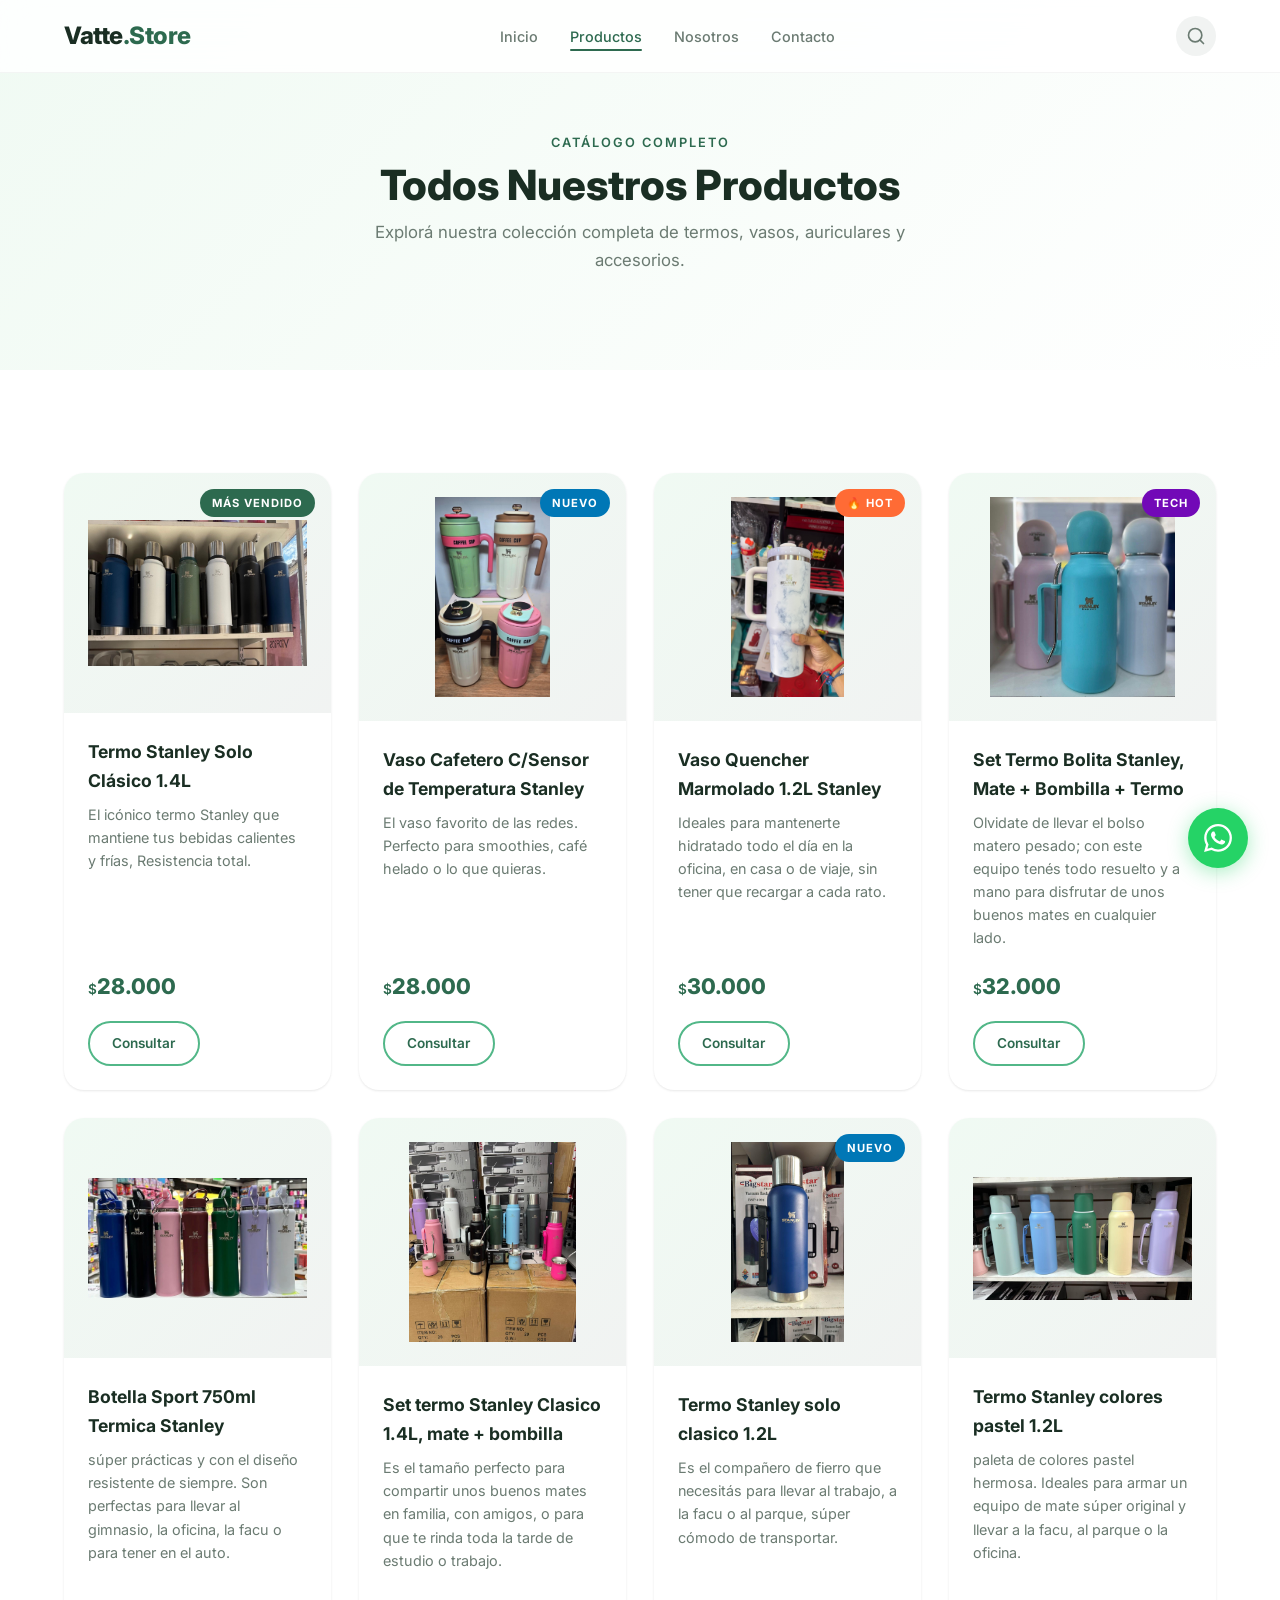
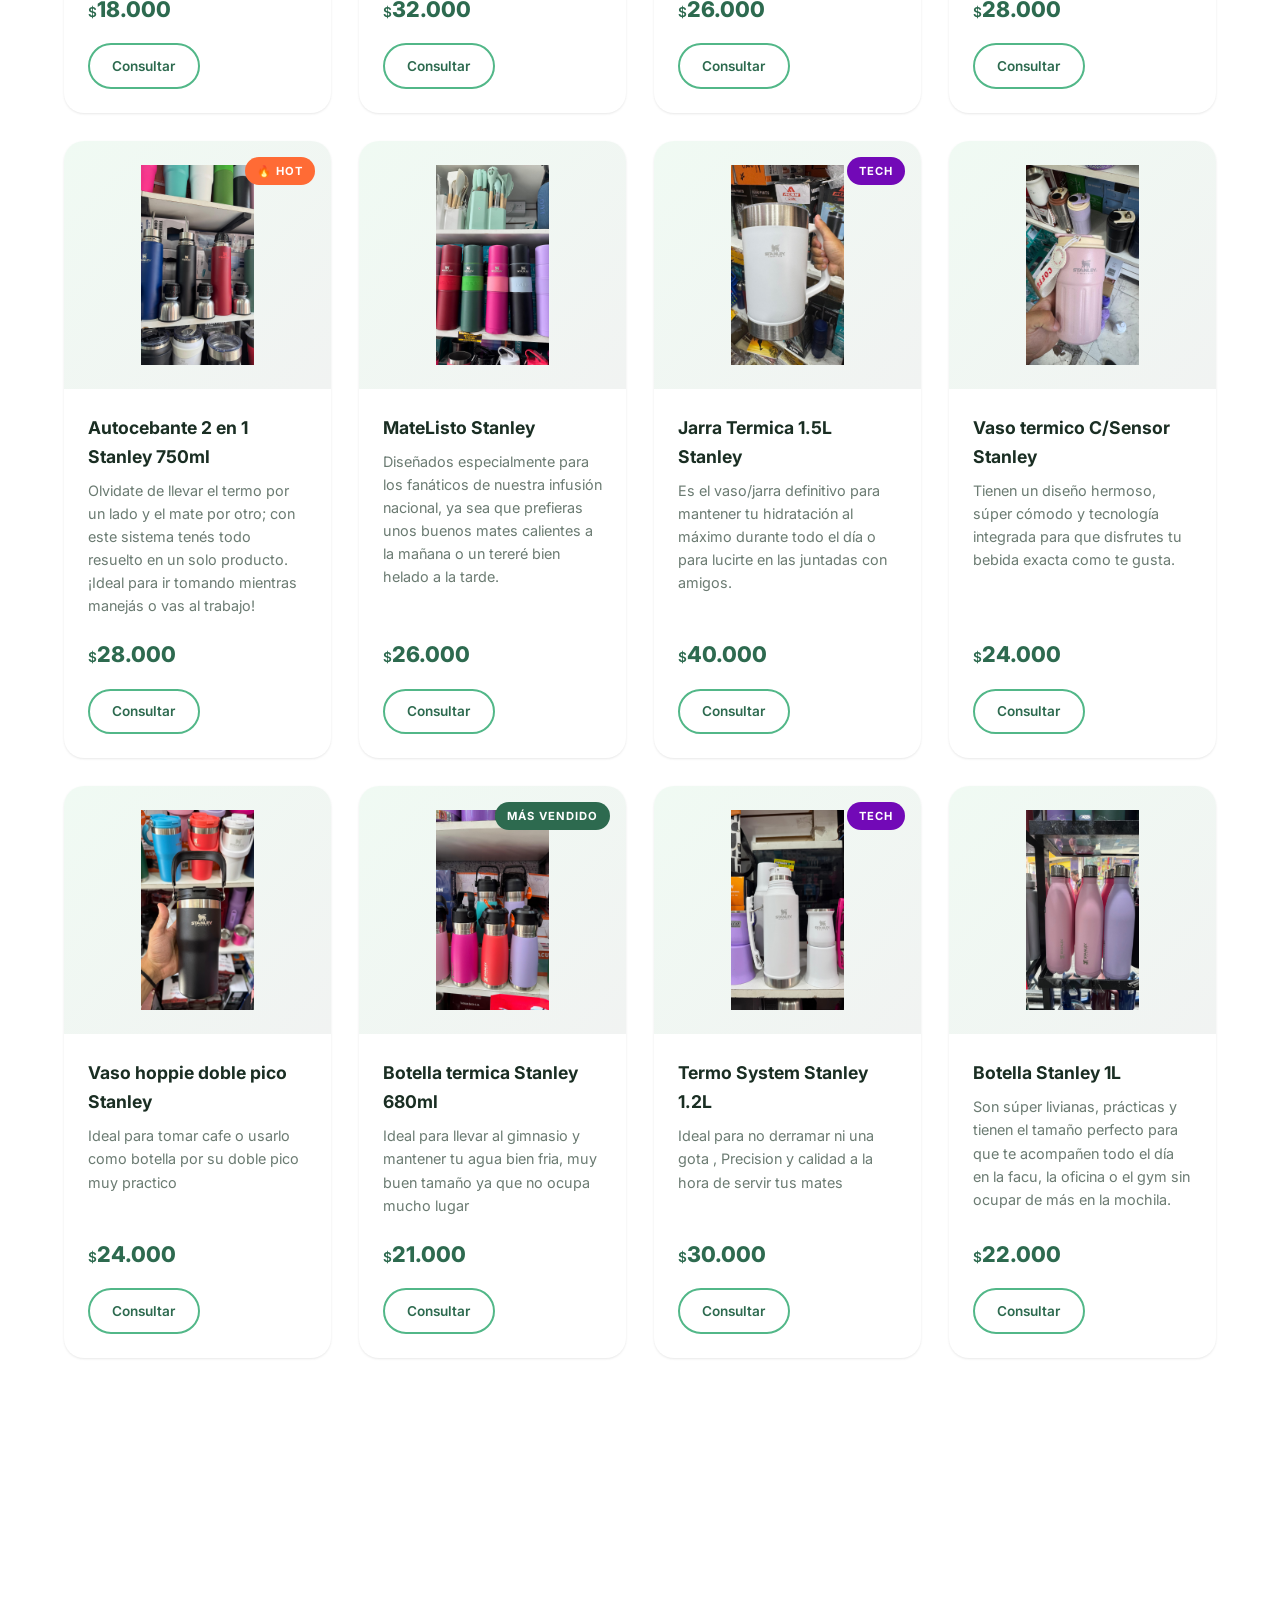
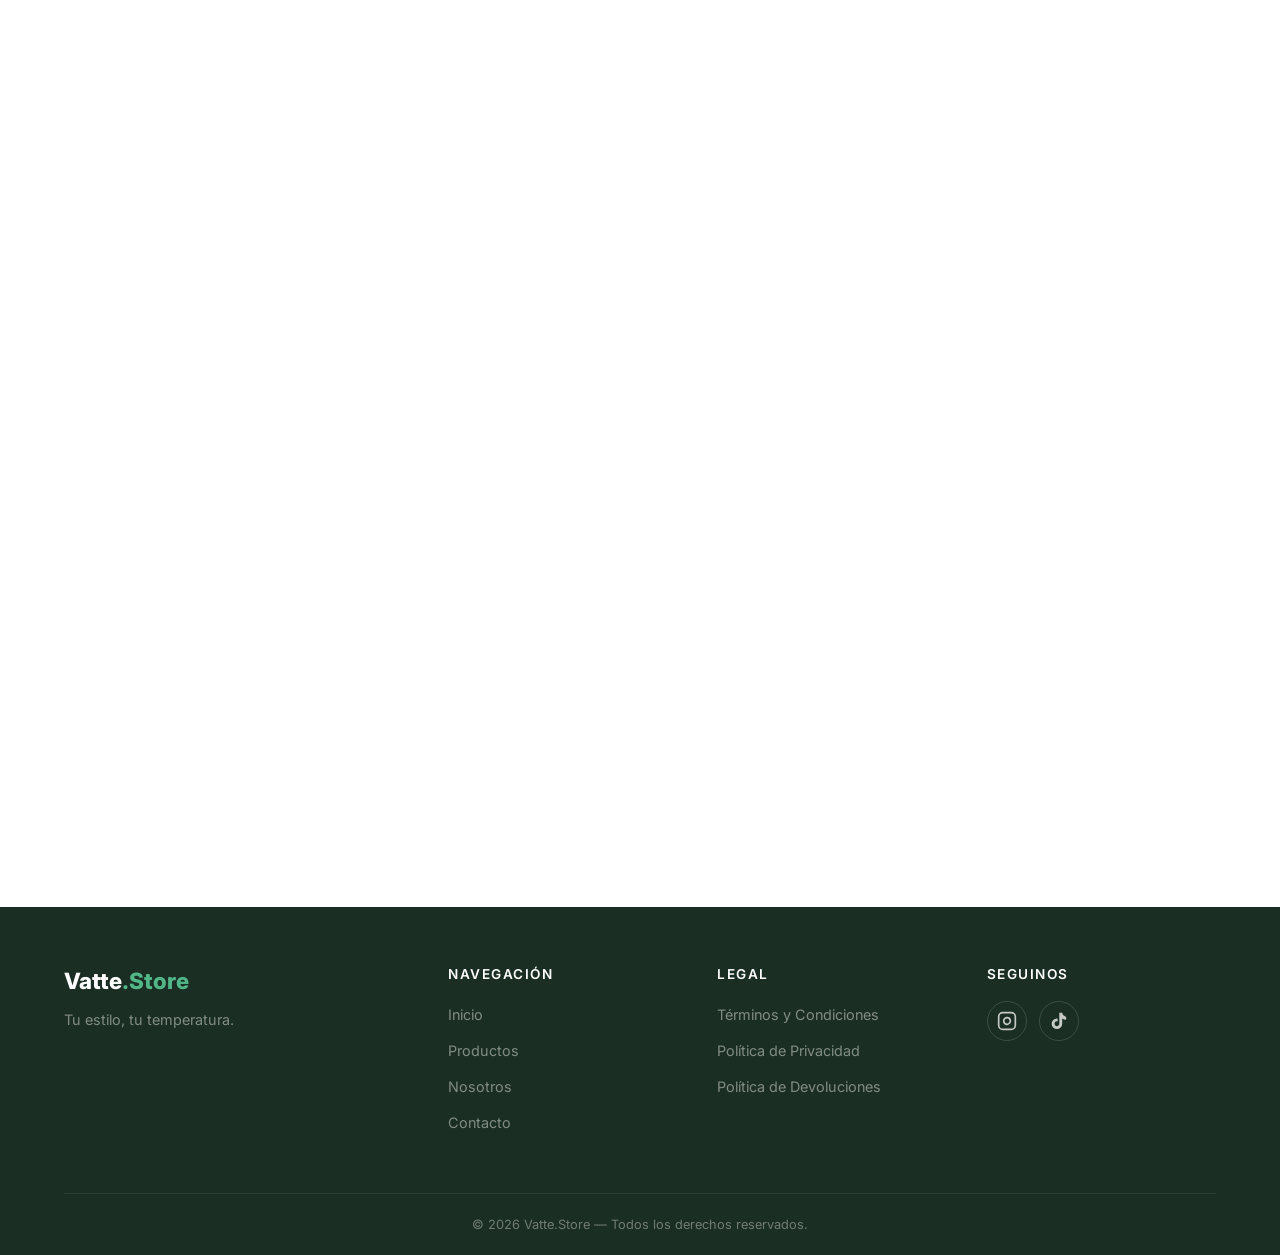
==== productos.html @ adae0188 "Add files via upload" ====
<!DOCTYPE html>
<html lang="es">

<head>
    <meta charset="UTF-8" />
    <meta name="viewport" content="width=device-width, initial-scale=1.0" />
    <title>Productos — Vatte.Store</title>
    <meta name="description"
        content="Catálogo completo de Vatte.Store: termos Stanley, vasos Quencher, combos, auriculares, vasos cerveceros y más. Encontrá tu producto ideal." />
    <link rel="preconnect" href="https://fonts.googleapis.com" />
    <link rel="preconnect" href="https://fonts.gstatic.com" crossorigin />
    <link href="https://fonts.googleapis.com/css2?family=Inter:wght@300;400;500;600;700;800&display=swap"
        rel="stylesheet" />
    <link rel="stylesheet" href="styles.css" />
</head>

<body>
    <!-- ========== HEADER ========== -->
    <header class="header" id="header">
        <div class="container header__inner">
            <a href="index.html" class="header__logo">Vatte<span>.Store</span></a>

            <nav class="header__nav" id="nav">
                <ul class="header__links">
                    <li><a href="index.html" class="header__link">Inicio</a></li>
                    <li><a href="productos.html" class="header__link active">Productos</a></li>
                    <li><a href="index.html#nosotros" class="header__link">Nosotros</a></li>
                    <li><a href="index.html#contacto" class="header__link">Contacto</a></li>
                </ul>
            </nav>

            <div class="header__search" id="searchWrapper">
                <input type="text" class="header__search-input" id="searchInput" placeholder="Buscar productos..."
                    aria-label="Buscar productos" />
                <button class="header__search-btn" id="searchToggle" aria-label="Buscar">
                    <svg width="20" height="20" viewBox="0 0 24 24" fill="none" stroke="currentColor" stroke-width="2"
                        stroke-linecap="round" stroke-linejoin="round">
                        <circle cx="11" cy="11" r="8" />
                        <line x1="21" y1="21" x2="16.65" y2="16.65" />
                    </svg>
                </button>
            </div>

            <button class="header__burger" id="burger" aria-label="Abrir menú">
                <span></span><span></span><span></span>
            </button>
        </div>
    </header>

    <!-- ========== PAGE HERO ========== -->
    <section class="page-hero">
        <div class="container">
            <p class="section__tag">Catálogo completo</p>
            <h1 class="section__title">Todos Nuestros Productos</h1>
            <p class="section__subtitle">Explorá nuestra colección completa de termos, vasos, auriculares y accesorios.
            </p>
        </div>
    </section>

    <!-- ========== CATÁLOGO ========== -->
    <section class="catalog" id="catalogo">
        <div class="container">
            <!-- Search results message -->
            <p class="search-results-msg" id="searchResultsMsg" style="display:none;"></p>

            <div class="catalog__grid" id="catalogGrid">
                <!-- 1 -->
                <article class="product-card reveal catalog-card"
                    data-search="Termo Stanley Solo Clásico 1.4L">
                    <div class="product-card__img-wrapper">
                        <img src="images/Termo-Stanley-Solo.jpeg" alt="Termo Stanley Clásico" loading="lazy" />
                        <span class="product-card__badge">Más Vendido</span>
                    </div>
                    <div class="product-card__body">
                        <h3 class="product-card__title">Termo Stanley Solo Clásico 1.4L</h3>
                        <p class="product-card__desc">El icónico termo Stanley que mantiene tus bebidas calientes y
                        frías, Resistencia total.</p>
                        <p class="product-card__price"><span class="product-card__price-currency">$</span>28.000</p>
                        <div class="product-card__footer">
                            <a href="https://wa.me/5491160320523?text=Hola!%20Quiero%20consultar%20por%20el%20Termo%20Stanley%20Clásico"
                                class="btn btn--outline btn--sm" target="_blank" rel="noopener">Consultar</a>
                        </div>
                    </div>
                </article>
                <!-- 2 -->
                <article class="product-card reveal catalog-card"
                    data-search="Vaso Cafetero C/Sensor de Temperatura Stanley">
                    <div class="product-card__img-wrapper">
                        <img src="images/Vaso-cafetero.jpeg" alt="Vaso cafetero stanley" loading="lazy" />
                        <span class="product-card__badge badge--new">Nuevo</span>
                    </div>
                    <div class="product-card__body">
                        <h3 class="product-card__title">Vaso Cafetero C/Sensor de Temperatura Stanley</h3>
                        <p class="product-card__desc">El vaso favorito de las redes. Perfecto para smoothies, café
                            helado o lo que quieras.</p>
                        <p class="product-card__price"><span class="product-card__price-currency">$</span>28.000</p>
                        <div class="product-card__footer">
                            <a href="https://wa.me/5491160320523?text=Hola!%20Quiero%20consultar%20por%20el%20Vaso%20Cafetero%20Con%20Sensor"
                                class="btn btn--outline btn--sm" target="_blank" rel="noopener">Consultar</a>
                        </div>
                    </div>
                </article>
                <!-- 3 -->
                <article class="product-card reveal catalog-card"
                    data-search="Vaso Quencher Marmolado 1.2L Stanley">
                    <div class="product-card__img-wrapper">
                        <img src="images/Marmolado.jpeg" alt="Quencher Marmolado" loading="lazy" />
                        <span class="product-card__badge badge--hot">🔥 Hot</span>
                    </div>
                    <div class="product-card__body">
                        <h3 class="product-card__title">Vaso Quencher Marmolado 1.2L Stanley</h3>
                        <p class="product-card__desc">Ideales para mantenerte hidratado todo el día en la oficina,
                             en casa o de viaje, sin tener que recargar a cada rato.</p>
                        <p class="product-card__price"><span class="product-card__price-currency">$</span>30.000</p>
                        <div class="product-card__footer">
                            <a href="https://wa.me/5491160320523?text=Hola!%20Quiero%20consultar%20por%20el%20vaso%20quencher%20marmolado"
                                class="btn btn--outline btn--sm" target="_blank" rel="noopener">Consultar</a>
                        </div>
                    </div>
                </article>
                <!-- 4 -->
                <article class="product-card reveal catalog-card"
                    data-search="Set Termo Bolita Stanley, Mate + Bombilla + Termo">
                    <div class="product-card__img-wrapper">
                        <img src="images/Temo-bolita2.jpeg" alt="Termo Bolita" loading="lazy" />
                        <span class="product-card__badge badge--tech">Tech</span>
                    </div>
                    <div class="product-card__body">
                        <h3 class="product-card__title">Set Termo Bolita Stanley, Mate + Bombilla + Termo</h3>
                        <p class="product-card__desc">Olvidate de llevar el bolso matero pesado; con este equipo tenés todo resuelto y
                            a mano para disfrutar de unos buenos mates en cualquier lado.</p>
                        <p class="product-card__price"><span class="product-card__price-currency">$</span>32.000</p>
                        <div class="product-card__footer">
                            <a href="https://wa.me/5491160320523?text=Hola!%20Quiero%20consultar%20por%20el%20Set%20termo%20bolita%20Stanley"
                                class="btn btn--outline btn--sm" target="_blank" rel="noopener">Consultar</a>
                        </div>
                    </div>
                </article>
                <!-- 5 -->
                <article class="product-card reveal catalog-card" data-search="Botella Sport 750ml Termica Stanley">
                    <div class="product-card__img-wrapper">
                        <img src="images/Botella-termica-750.jpeg" alt="Botella termica 750ml" loading="lazy" />
                    </div>
                    <div class="product-card__body">
                        <h3 class="product-card__title">Botella Sport 750ml Termica Stanley</h3>
                        <p class="product-card__desc">súper prácticas y con el diseño resistente de siempre.
                            Son perfectas para llevar al gimnasio, la oficina, la facu o para tener en el auto.</p>
                        <p class="product-card__price"><span class="product-card__price-currency">$</span>18.000</p>
                        <div class="product-card__footer">
                            <a href="https://wa.me/5491160320523?text=Hola!%20Quiero%20consultar%20por%20Botella%20Sport%20750ml%20Stanley"
                                class="btn btn--outline btn--sm" target="_blank" rel="noopener">Consultar</a>
                        </div>
                    </div>
                </article>
                <!-- 6 -->
                <article class="product-card reveal catalog-card" data-search="Set termo Stanley Clasico 1.4L, mate + bombilla">
                    <div class="product-card__img-wrapper">
                        <img src="images/Set-termo1.4L.jpeg" alt="Set termo 1.4L" loading="lazy" />
                    </div>
                    <div class="product-card__body">
                        <h3 class="product-card__title">Set termo Stanley Clasico 1.4L, mate + bombilla</h3>
                        <p class="product-card__desc">Es el tamaño perfecto para compartir unos buenos mates en familia,
                             con amigos, o para que te rinda toda la tarde de estudio o trabajo.
                        </p>
                        <p class="product-card__price"><span class="product-card__price-currency">$</span>32.000</p>
                        <div class="product-card__footer">
                            <a href="https://wa.me/5491160320523?text=Hola!%20Quiero%20consultar%20por%20Set%20Termo%20Stanley%201.4L"
                                class="btn btn--outline btn--sm" target="_blank" rel="noopener">Consultar</a>
                        </div>
                    </div>
                </article>
                <!-- 7 -->
                <article class="product-card reveal catalog-card" data-search="Termo Stanley solo clasico 1.2L">
                    <div class="product-card__img-wrapper">
                        <img src="images/Termo-1.2L.jpeg" alt="Termo Stanley solo clasico 1.2L" loading="lazy" />
                        <span class="product-card__badge badge--new">Nuevo</span>
                    </div>
                    <div class="product-card__body">
                        <h3 class="product-card__title">Termo Stanley solo clasico 1.2L</h3>
                        <p class="product-card__desc">Es el compañero de fierro que necesitás para llevar al trabajo, 
                            a la facu o al parque, súper cómodo de transportar.</p>
                        <p class="product-card__price"><span class="product-card__price-currency">$</span>26.000</p>
                        <div class="product-card__footer">
                            <a href="https://wa.me/5491160320523?text=Hola!%20Quiero%20consultar%20por%20Termo%20Stanley%1.2L"
                                class="btn btn--outline btn--sm" target="_blank" rel="noopener">Consultar</a>
                        </div>
                    </div>
                </article>
                <!-- 8 -->
                <article class="product-card reveal catalog-card" data-search="Termo Stanley colores pastel 1.2L">
                    <div class="product-card__img-wrapper">
                        <img src="images/1.2L_Pastel.jpeg" alt="Termo Stanley colores pastel 1.2L" loading="lazy" />
                    </div>
                    <div class="product-card__body">
                        <h3 class="product-card__title">Termo Stanley colores pastel 1.2L</h3>
                        <p class="product-card__desc">paleta de colores pastel hermosa. Ideales para armar un equipo de mate súper
                            original y llevar a la facu, al parque o la oficina.
                        </p>
                        <p class="product-card__price"><span class="product-card__price-currency">$</span>28.000</p>
                        <div class="product-card__footer">
                            <a href="https://wa.me/5491160320523?text=Hola!%20Quiero%20consultar%20por%20Termos%20colores%20Pastel"
                                class="btn btn--outline btn--sm" target="_blank" rel="noopener">Consultar</a>
                        </div>
                    </div>
                </article>
                <!-- 9 -->
                <article class="product-card reveal catalog-card"
                    data-search="Autocebante 2 en 1 Stanley 750ml">
                    <div class="product-card__img-wrapper">
                        <img src="images/Autocebante.jpeg" alt="Autocebante 2 en 1 Stanley 750ml" loading="lazy" />
                        <span class="product-card__badge badge--hot">🔥 Hot</span>
                    </div>
                    <div class="product-card__body">
                        <h3 class="product-card__title">Autocebante 2 en 1 Stanley 750ml</h3>
                        <p class="product-card__desc">Olvidate de llevar el termo por un lado y el mate por otro; con este sistema tenés todo resuelto
                            en un solo producto. ¡Ideal para ir tomando mientras manejás o vas al trabajo!</p>
                        <p class="product-card__price"><span class="product-card__price-currency">$</span>28.000</p>
                        <div class="product-card__footer">
                            <a href="https://wa.me/5491160320523?text=Hola!%20Quiero%20consultar%20por%20Autocebante%202en1%20Stanley"
                                class="btn btn--outline btn--sm" target="_blank" rel="noopener">Consultar</a>
                        </div>
                    </div>
                </article>
                <!-- 10 -->
                <article class="product-card reveal catalog-card"
                    data-search="MateListo Stanley">
                    <div class="product-card__img-wrapper">
                        <img src="images/MateListo.jpeg" alt="MateListo Stanley" loading="lazy" />
                    </div>
                    <div class="product-card__body">
                        <h3 class="product-card__title">MateListo Stanley</h3>
                        <p class="product-card__desc">Diseñados especialmente para los fanáticos de nuestra infusión nacional,
                            ya sea que prefieras unos buenos mates calientes a la mañana o un tereré bien helado a la tarde.
                        </p>
                        <p class="product-card__price"><span class="product-card__price-currency">$</span>26.000</p>
                        <div class="product-card__footer">
                            <a href="https://wa.me/5491160320523?text=Hola!%20Quiero%20consultar%20por%20MateListo%20Stanley"
                                class="btn btn--outline btn--sm" target="_blank" rel="noopener">Consultar</a>
                        </div>
                    </div>
                </article>
                <!-- 11 -->
                <article class="product-card reveal catalog-card"
                    data-search="Jarra Termica 1.5L Stanley">
                    <div class="product-card__img-wrapper">
                        <img src="images/Jarra.jpeg" alt="Jarra Termica 1.5L Stanley" loading="lazy" />
                        <span class="product-card__badge badge--tech">Tech</span>
                    </div>
                    <div class="product-card__body">
                        <h3 class="product-card__title">Jarra Termica 1.5L Stanley</h3>
                        <p class="product-card__desc">Es el vaso/jarra definitivo para mantener tu hidratación al máximo durante
                            todo el día o para lucirte en las juntadas con amigos.</p>
                        <p class="product-card__price"><span class="product-card__price-currency">$</span>40.000</p>
                        <div class="product-card__footer">
                            <a href="https://wa.me/5491160320523?text=Hola!%20Quiero%20consultar%20por%20Jarra%201.5L%20Stanley"
                                class="btn btn--outline btn--sm" target="_blank" rel="noopener">Consultar</a>
                        </div>
                    </div>
                </article>
                <!-- 12 -->
                <article class="product-card reveal catalog-card"
                    data-search="Vaso termico C/Sensor Stanley">
                    <div class="product-card__img-wrapper">
                        <img src="images/Vaso-termico.jpeg" alt="Vaso termico C/Sensor Stanley" loading="lazy" />
                    </div>
                    <div class="product-card__body">
                        <h3 class="product-card__title">Vaso termico C/Sensor Stanley</h3>
                        <p class="product-card__desc">Tienen un diseño hermoso, súper cómodo y tecnología integrada
                            para que disfrutes tu bebida exacta como te gusta.</p>
                        <p class="product-card__price"><span class="product-card__price-currency">$</span>24.000</p>
                        <div class="product-card__footer">
                            <a href="https://wa.me/5491160320523?text=Hola!%20Quiero%20consultar%20por%20Vasos%20termico%20c/Sensor"
                                class="btn btn--outline btn--sm" target="_blank" rel="noopener">Consultar</a>
                        </div>
                    </div>
                </article>
                <!-- 13 -->
                <article class="product-card reveal catalog-card"
                    data-search="Vaso hoppie doble pico Stanley">
                    <div class="product-card__img-wrapper">
                        <img src="images/Hoppie.jpeg" alt="Vaso hoppie doble pico Stanley" loading="lazy" />
                    </div>
                    <div class="product-card__body">
                        <h3 class="product-card__title">Vaso hoppie doble pico Stanley</h3>
                        <p class="product-card__desc">Ideal para tomar cafe o usarlo como botella por su doble pico muy practico</p>
                        <p class="product-card__price"><span class="product-card__price-currency">$</span>24.000</p>
                        <div class="product-card__footer">
                            <a href="https://wa.me/5491160320523?text=Hola!%20Quiero%20consultar%20por%20Vaso%20Hoppie%20DoblePico"
                                class="btn btn--outline btn--sm" target="_blank" rel="noopener">Consultar</a>
                        </div>
                    </div>
                </article>
                <!-- 14 -->
                <article class="product-card reveal catalog-card" data-search="Botella termica Stanley 680ml">
                    <div class="product-card__img-wrapper">
                        <img src="images/botella-680.jpeg" alt="Botella termica Stanley 680ml" loading="lazy" />
                        <span class="product-card__badge">Más Vendido</span>
                    </div>
                    <div class="product-card__body">
                        <h3 class="product-card__title">Botella termica Stanley 680ml</h3>
                        <p class="product-card__desc">Ideal para llevar al gimnasio y mantener tu agua bien fria, muy buen tamaño ya que no ocupa
                            mucho lugar
                        </p>
                        <p class="product-card__price"><span class="product-card__price-currency">$</span>21.000</p>
                        <div class="product-card__footer">
                            <a href="https://wa.me/5491160320523?text=Hola!%20Quiero%20consultar%20por%20Botella%20Termica%20680ml"
                                class="btn btn--outline btn--sm" target="_blank" rel="noopener">Consultar</a>
                        </div>
                    </div>
                </article>
                <!-- 15 -->
                <article class="product-card reveal catalog-card"
                    data-search="Termo System Stanley 1.2L">
                    <div class="product-card__img-wrapper">
                        <img src="images/System.jpeg" alt="Termo System Stanley 1.2L" loading="lazy" />
                        <span class="product-card__badge badge--tech">Tech</span>
                    </div>
                    <div class="product-card__body">
                        <h3 class="product-card__title">Termo System Stanley 1.2L</h3>
                        <p class="product-card__desc">Ideal para no derramar ni una gota , Precision y calidad a la hora de servir tus mates</p>
                        <p class="product-card__price"><span class="product-card__price-currency">$</span>30.000</p>
                        <div class="product-card__footer">
                            <a href="https://wa.me/5491160320523?text=Hola!%20Quiero%20consultar%20por%20Termo%20System%20Stanley"
                                class="btn btn--outline btn--sm" target="_blank" rel="noopener">Consultar</a>
                        </div>
                    </div>
                </article>
                <!-- 16 -->
                <article class="product-card reveal catalog-card" data-search="Botella Stanley 1L">
                    <div class="product-card__img-wrapper">
                        <img src="images/Botella-1L.jpeg" alt="Botella Stanley 1L" loading="lazy" />
                    </div>
                    <div class="product-card__body">
                        <h3 class="product-card__title">Botella Stanley 1L</h3>
                        <p class="product-card__desc">Son súper livianas, prácticas y tienen el tamaño perfecto para que
                            te acompañen todo el día en la facu, la oficina o el gym sin ocupar de más en la mochila.
                        </p>
                        <p class="product-card__price"><span class="product-card__price-currency">$</span>22.000</p>
                        <div class="product-card__footer">
                            <a href="https://wa.me/5491160320523?text=Hola!%20Quiero%20consultar%20por%20Botella%20Stanley%201L"
                                class="btn btn--outline btn--sm" target="_blank" rel="noopener">Consultar</a>
                        </div>
                    </div>
                </article>
                <!-- 17 -->
                <article class="product-card reveal catalog-card" data-search="Vaso Cervecero Stanley">
                    <div class="product-card__img-wrapper">
                        <img src="images/Cervecero.jpeg" alt="Vaso Cervecero Stanley" loading="lazy" />
                        <span class="product-card__badge badge--new">Nuevo</span>
                    </div>
                    <div class="product-card__body">
                        <h3 class="product-card__title">Vaso Cervecero Stanley</h3>
                        <p class="product-card__desc">Tu cerveza helada por horas. Acero inoxidable con doble pared para
                            máximo frío.</p>
                        <p class="product-card__price"><span class="product-card__price-currency">$</span>25.000</p>
                        <div class="product-card__footer">
                            <a href="https://wa.me/5491160320523?text=Hola!%20Quiero%20consultar%20por%20Vaso%20Cervecero%20Stanley"
                                class="btn btn--outline btn--sm" target="_blank" rel="noopener">Consultar</a>
                        </div>
                    </div>
                </article>
                <!-- 18 -->
                <article class="product-card reveal catalog-card" data-search="Botellitas Termicas Stanley">
                    <div class="product-card__img-wrapper">
                        <img src="images/Botellita.jpeg" alt="Botellitas Termicas Stanley" loading="lazy" />
                    </div>
                    <div class="product-card__body">
                        <h3 class="product-card__title">Botellitas Termicas Stanley</h3>
                        <p class="product-card__desc">El tamaño y diseño perfectos para acompañarte al gimnasio,
                            a correr, a andar en bici o para llevar en la mochila a la facu.</p>
                        <p class="product-card__price"><span class="product-card__price-currency">$</span>24.000</p>
                        <div class="product-card__footer">
                            <a href="https://wa.me/5491160320523?text=Hola!%20Quiero%20consultar%20por%20Botellitas%20termicas%20Stanley"
                                class="btn btn--outline btn--sm" target="_blank" rel="noopener">Consultar</a>
                        </div>
                    </div>
                </article>
                <!-- 19 -->
                <article class="product-card reveal catalog-card"
                    data-search="Set de Terere termico Stanley">
                    <div class="product-card__img-wrapper">
                        <img src="images/Termo-terere.jpeg" alt="Set de Terere termico Stanley" loading="lazy" />
                    </div>
                    <div class="product-card__body">
                        <h3 class="product-card__title">Set de Terere termico Stanley</h3>
                        <p class="product-card__desc">Ideal para Mantener el frio de tus bebidas durante horas y excelente calidad</p>
                        <p class="product-card__price"><span class="product-card__price-currency">$</span>40.000</p>
                        <div class="product-card__footer">
                            <a href="https://wa.me/5491160320523?text=Hola!%20Quiero%20consultar%20por%20Set%20terere%20termico"
                                class="btn btn--outline btn--sm" target="_blank" rel="noopener">Consultar</a>
                        </div>
                    </div>
                </article>
                <!-- 20 -->
                <article class="product-card reveal catalog-card"
                    data-search="Auricular Bluetooth P9 Pro">
                    <div class="product-card__img-wrapper">
                        <img src="images/Auris.jpeg" alt="Auricular Bluetooth P9 Pro" loading="lazy" />
                        <span class="product-card__badge badge--hot">🔥 Hot</span>
                    </div>
                    <div class="product-card__body">
                        <h3 class="product-card__title">Auricular Bluetooth P9 Pro</h3>
                        <p class="product-card__desc">Tienen una estética increíble, son súper cómodos y te dan
                            la mejor calidad de sonido para entrenar, estudiar, viajar o simplemente relajarte.</p>
                        <p class="product-card__price"><span class="product-card__price-currency">$</span>12.500</p>
                        <div class="product-card__footer">
                            <a href="https://wa.me/5491160320523?text=Hola!%20Quiero%20consultar%20por%20Auricular%20Bluetooth%20P9_PRO"
                                class="btn btn--outline btn--sm" target="_blank" rel="noopener">Consultar</a>
                        </div>
                    </div>
                </article>
            </div>
        </div>
    </section>

    <!-- ========== CONTACTO CTA ========== -->
    <section class="contact" id="contacto">
        <div class="container contact__inner reveal">
            <div class="contact__text">
                <p class="section__tag">¿Te interesa algo?</p>
                <h2 class="section__title section__title--left">Consultanos por WhatsApp</h2>
                <p class="contact__desc">Escribinos y te asesoramos al instante sobre cualquier producto.</p>
            </div>
            <a href="https://wa.me/5491160320523?text=Hola!%20Quiero%20consultar%20por%20productos%20de%20Vatte.Store"
                class="btn btn--whatsapp" target="_blank" rel="noopener">
                <svg width="24" height="24" viewBox="0 0 24 24" fill="currentColor">
                    <path
                        d="M17.472 14.382c-.297-.149-1.758-.867-2.03-.967-.273-.099-.471-.148-.67.15-.197.297-.767.966-.94 1.164-.173.199-.347.223-.644.075-.297-.15-1.255-.463-2.39-1.475-.883-.788-1.48-1.761-1.653-2.059-.173-.297-.018-.458.13-.606.134-.133.298-.347.446-.52.149-.174.198-.298.298-.497.099-.198.05-.371-.025-.52-.075-.149-.669-1.612-.916-2.207-.242-.579-.487-.5-.669-.51-.173-.008-.371-.01-.57-.01-.198 0-.52.074-.792.372-.272.297-1.04 1.016-1.04 2.479 0 1.462 1.065 2.875 1.213 3.074.149.198 2.096 3.2 5.077 4.487.709.306 1.262.489 1.694.625.712.227 1.36.195 1.871.118.571-.085 1.758-.719 2.006-1.413.248-.694.248-1.289.173-1.413-.074-.124-.272-.198-.57-.347m-5.421 7.403h-.004a9.87 9.87 0 01-5.031-1.378l-.361-.214-3.741.982.998-3.648-.235-.374a9.86 9.86 0 01-1.51-5.26c.001-5.45 4.436-9.884 9.888-9.884 2.64 0 5.122 1.03 6.988 2.898a9.825 9.825 0 012.893 6.994c-.003 5.45-4.437 9.884-9.885 9.884m8.413-18.297A11.815 11.815 0 0012.05 0C5.495 0 .16 5.335.157 11.892c0 2.096.547 4.142 1.588 5.945L.057 24l6.305-1.654a11.882 11.882 0 005.683 1.448h.005c6.554 0 11.89-5.335 11.893-11.893a11.821 11.821 0 00-3.48-8.413z" />
                </svg>
                Abrir WhatsApp
            </a>
        </div>
    </section>

    <!-- ========== FOOTER ========== -->
    <footer class="footer">
        <div class="container footer__inner">
            <div class="footer__brand">
                <a href="index.html" class="footer__logo">Vatte<span>.Store</span></a>
                <p class="footer__tagline">Tu estilo, tu temperatura.</p>
            </div>
            <div class="footer__links">
                <h4>Navegación</h4>
                <ul>
                    <li><a href="index.html">Inicio</a></li>
                    <li><a href="productos.html">Productos</a></li>
                    <li><a href="index.html#nosotros">Nosotros</a></li>
                    <li><a href="index.html#contacto">Contacto</a></li>
                </ul>
            </div>
            <div class="footer__links">
                <h4>Legal</h4>
                <ul>
                    <li><a href="#">Términos y Condiciones</a></li>
                    <li><a href="#">Política de Privacidad</a></li>
                    <li><a href="#">Política de Devoluciones</a></li>
                </ul>
            </div>
            <div class="footer__social">
                <h4>Seguinos</h4>
                <div class="footer__social-icons">
                    <a href="https://www.instagram.com/vatte.store/" aria-label="Instagram" class="footer__social-link">
                        <svg width="20" height="20" viewBox="0 0 24 24" fill="none" stroke="currentColor"
                            stroke-width="2">
                            <rect x="2" y="2" width="20" height="20" rx="5" ry="5" />
                            <path d="M16 11.37A4 4 0 1 1 12.63 8 4 4 0 0 1 16 11.37z" />
                            <line x1="17.5" y1="6.5" x2="17.51" y2="6.5" />
                        </svg>
                    </a>
                    <a href="https://www.tiktok.com/@vatte.store?_r=1&_t=ZS-94GDP3QP43E" aria-label="TikTok"
                        class="footer__social-link">
                        <svg width="20" height="20" viewBox="0 0 24 24" fill="currentColor">
                            <path
                                d="M19.59 6.69a4.83 4.83 0 01-3.77-4.25V2h-3.45v13.67a2.89 2.89 0 01-2.88 2.5 2.89 2.89 0 01-2.89-2.89 2.89 2.89 0 012.89-2.89c.28 0 .54.04.79.1v-3.5a6.37 6.37 0 00-.79-.05A6.34 6.34 0 003.15 15.2a6.34 6.34 0 006.34 6.34 6.34 6.34 0 006.34-6.34V9.11a8.16 8.16 0 004.76 1.52v-3.4a4.85 4.85 0 01-1-.54z" />
                        </svg>
                    </a>
                </div>
            </div>
        </div>
        <div class="footer__bottom">
            <div class="container">
                <p>&copy; 2026 Vatte.Store — Todos los derechos reservados.</p>
            </div>
        </div>
    </footer>

    <!-- WhatsApp floating button -->
    <a href="https://wa.me/5491160320523?text=Hola!%20Quiero%20consultar%20por%20productos%20de%20Vatte.Store"
        class="whatsapp-float" target="_blank" rel="noopener" aria-label="Contactar por WhatsApp">
        <svg width="28" height="28" viewBox="0 0 24 24" fill="currentColor">
            <path
                d="M17.472 14.382c-.297-.149-1.758-.867-2.03-.967-.273-.099-.471-.148-.67.15-.197.297-.767.966-.94 1.164-.173.199-.347.223-.644.075-.297-.15-1.255-.463-2.39-1.475-.883-.788-1.48-1.761-1.653-2.059-.173-.297-.018-.458.13-.606.134-.133.298-.347.446-.52.149-.174.198-.298.298-.497.099-.198.05-.371-.025-.52-.075-.149-.669-1.612-.916-2.207-.242-.579-.487-.5-.669-.51-.173-.008-.371-.01-.57-.01-.198 0-.52.074-.792.372-.272.297-1.04 1.016-1.04 2.479 0 1.462 1.065 2.875 1.213 3.074.149.198 2.096 3.2 5.077 4.487.709.306 1.262.489 1.694.625.712.227 1.36.195 1.871.118.571-.085 1.758-.719 2.006-1.413.248-.694.248-1.289.173-1.413-.074-.124-.272-.198-.57-.347m-5.421 7.403h-.004a9.87 9.87 0 01-5.031-1.378l-.361-.214-3.741.982.998-3.648-.235-.374a9.86 9.86 0 01-1.51-5.26c.001-5.45 4.436-9.884 9.888-9.884 2.64 0 5.122 1.03 6.988 2.898a9.825 9.825 0 012.893 6.994c-.003 5.45-4.437 9.884-9.885 9.884m8.413-18.297A11.815 11.815 0 0012.05 0C5.495 0 .16 5.335.157 11.892c0 2.096.547 4.142 1.588 5.945L.057 24l6.305-1.654a11.882 11.882 0 005.683 1.448h.005c6.554 0 11.89-5.335 11.893-11.893a11.821 11.821 0 00-3.48-8.413z" />
        </svg>
    </a>

    <script src="script.js"></script>
</body>

</html>
---- styles.css ----
/* ========================================
   VATTE.STORE — Design System & Styles
   ======================================== */

/* ---------- CSS Custom Properties ---------- */
:root {
    /* Greens */
    --clr-primary: #2d6a4f;
    --clr-primary-light: #40916c;
    --clr-primary-lighter: #52b788;
    --clr-primary-pale: #d8f3dc;
    --clr-primary-ghost: #f0faf3;

    /* Neutrals */
    --clr-white: #ffffff;
    --clr-off-white: #f8faf9;
    --clr-gray-100: #f1f3f2;
    --clr-gray-200: #e0e4e2;
    --clr-gray-300: #c5cac7;
    --clr-gray-500: #6b7b72;
    --clr-gray-700: #3a4a42;
    --clr-gray-900: #1a2e23;

    /* WhatsApp */
    --clr-whatsapp: #25d366;
    --clr-whatsapp-dark: #128c7e;

    /* Accents */
    --clr-badge-hot: #ff6b35;
    --clr-badge-new: #0077b6;
    --clr-badge-tech: #7209b7;

    /* Shadows */
    --shadow-sm: 0 1px 3px rgba(0, 0, 0, .06), 0 1px 2px rgba(0, 0, 0, .04);
    --shadow-md: 0 4px 14px rgba(0, 0, 0, .07);
    --shadow-lg: 0 10px 40px rgba(0, 0, 0, .08);
    --shadow-xl: 0 20px 60px rgba(0, 0, 0, .1);

    /* Typography */
    --font: 'Inter', -apple-system, BlinkMacSystemFont, 'Segoe UI', sans-serif;

    /* Spacing */
    --section-py: clamp(4rem, 8vw, 7rem);

    /* Transitions */
    --transition: .3s cubic-bezier(.4, 0, .2, 1);

    /* Radii */
    --radius-sm: 8px;
    --radius-md: 14px;
    --radius-lg: 20px;
    --radius-xl: 28px;
}

/* ---------- Reset ---------- */
*,
*::before,
*::after {
    margin: 0;
    padding: 0;
    box-sizing: border-box;
}

html {
    scroll-behavior: smooth;
    scroll-padding-top: 80px;
}

body {
    font-family: var(--font);
    color: var(--clr-gray-700);
    background: var(--clr-white);
    line-height: 1.65;
    -webkit-font-smoothing: antialiased;
    overflow-x: hidden;
}

img {
    display: block;
    max-width: 100%;
    height: auto;
}

a {
    text-decoration: none;
    color: inherit;
}

ul {
    list-style: none;
}

/* ---------- Container ---------- */
.container {
    width: 90%;
    max-width: 1200px;
    margin: 0 auto;
}

/* ---------- Section Headings ---------- */
.section__tag {
    display: inline-block;
    font-size: .8rem;
    font-weight: 600;
    letter-spacing: 2px;
    text-transform: uppercase;
    color: var(--clr-primary);
    margin-bottom: .5rem;
}

.section__title {
    font-size: clamp(1.8rem, 4vw, 2.6rem);
    font-weight: 800;
    color: var(--clr-gray-900);
    text-align: center;
    margin-bottom: .75rem;
    line-height: 1.2;
}

.section__title--left {
    text-align: left;
}

.section__subtitle {
    text-align: center;
    max-width: 560px;
    margin: 0 auto 3rem;
    color: var(--clr-gray-500);
    font-size: 1.05rem;
}

/* ---------- Buttons ---------- */
.btn {
    display: inline-flex;
    align-items: center;
    gap: .5rem;
    padding: .85rem 2rem;
    font-family: var(--font);
    font-size: .95rem;
    font-weight: 600;
    border-radius: var(--radius-xl);
    border: none;
    cursor: pointer;
    transition: var(--transition);
    white-space: nowrap;
}

.btn--primary {
    background: var(--clr-primary);
    color: var(--clr-white);
    box-shadow: 0 4px 20px rgba(45, 106, 79, .35);
}

.btn--primary:hover {
    background: var(--clr-primary-light);
    box-shadow: 0 6px 28px rgba(45, 106, 79, .45);
    transform: translateY(-2px);
}

.btn--outline {
    background: transparent;
    color: var(--clr-primary);
    border: 2px solid var(--clr-primary-lighter);
}

.btn--outline:hover {
    background: var(--clr-primary);
    color: var(--clr-white);
    border-color: var(--clr-primary);
    transform: translateY(-2px);
}

.btn--sm {
    padding: .6rem 1.4rem;
    font-size: .85rem;
}

.btn--whatsapp {
    background: var(--clr-whatsapp);
    color: var(--clr-white);
    padding: 1rem 2.5rem;
    font-size: 1.05rem;
    box-shadow: 0 4px 20px rgba(37, 211, 102, .35);
}

.btn--whatsapp:hover {
    background: var(--clr-whatsapp-dark);
    box-shadow: 0 6px 28px rgba(37, 211, 102, .45);
    transform: translateY(-2px) scale(1.02);
}

/* ==========================================
   HEADER
   ========================================== */
.header {
    position: fixed;
    top: 0;
    left: 0;
    width: 100%;
    z-index: 1000;
    background: rgba(255, 255, 255, .85);
    backdrop-filter: blur(16px);
    -webkit-backdrop-filter: blur(16px);
    border-bottom: 1px solid rgba(0, 0, 0, .04);
    transition: var(--transition);
}

.header--scrolled {
    box-shadow: var(--shadow-md);
}

.header__inner {
    display: flex;
    align-items: center;
    justify-content: space-between;
    height: 72px;
    gap: 1.5rem;
}

.header__logo {
    font-size: 1.5rem;
    font-weight: 800;
    color: var(--clr-gray-900);
    letter-spacing: -.5px;
    flex-shrink: 0;
}

.header__logo span {
    color: var(--clr-primary);
}

.header__nav {
    display: flex;
}

.header__links {
    display: flex;
    gap: 2rem;
}

.header__link {
    font-size: .9rem;
    font-weight: 500;
    color: var(--clr-gray-500);
    position: relative;
    padding: .25rem 0;
    transition: var(--transition);
}

.header__link::after {
    content: '';
    position: absolute;
    bottom: -2px;
    left: 0;
    width: 0;
    height: 2px;
    background: var(--clr-primary);
    border-radius: 2px;
    transition: var(--transition);
}

.header__link:hover,
.header__link.active {
    color: var(--clr-primary);
}

.header__link:hover::after,
.header__link.active::after {
    width: 100%;
}

.header__search {
    position: relative;
    display: flex;
    align-items: center;
}

.header__search-input {
    border: none;
    outline: none;
    background: var(--clr-gray-100);
    font-family: var(--font);
    font-size: .85rem;
    padding: .6rem 1rem;
    width: 0;
    opacity: 0;
    border-radius: var(--radius-xl);
    transition: width .35s cubic-bezier(.4, 0, .2, 1), opacity .25s ease, padding .35s ease;
    color: var(--clr-gray-700);
    pointer-events: none;
}

.header__search.open .header__search-input {
    width: 220px;
    opacity: 1;
    pointer-events: auto;
    border: 1px solid var(--clr-gray-200);
    box-shadow: var(--shadow-sm);
    padding: .6rem 1rem;
}

.header__search-btn {
    background: var(--clr-gray-100);
    border: none;
    cursor: pointer;
    display: flex;
    align-items: center;
    justify-content: center;
    width: 40px;
    height: 40px;
    border-radius: 50%;
    color: var(--clr-gray-500);
    transition: var(--transition);
    flex-shrink: 0;
}

.header__search-btn:hover {
    color: var(--clr-primary);
    background: var(--clr-primary-pale);
}

/* Burger */
.header__burger {
    display: none;
    flex-direction: column;
    gap: 5px;
    background: none;
    border: none;
    cursor: pointer;
    padding: .5rem;
    z-index: 1001;
}

.header__burger span {
    display: block;
    width: 22px;
    height: 2px;
    background: var(--clr-gray-900);
    border-radius: 2px;
    transition: var(--transition);
}

.header__burger.active span:nth-child(1) {
    transform: rotate(45deg) translate(5px, 5px);
}

.header__burger.active span:nth-child(2) {
    opacity: 0;
}

.header__burger.active span:nth-child(3) {
    transform: rotate(-45deg) translate(5px, -5px);
}

/* ==========================================
   HERO
   ========================================== */
.hero {
    position: relative;
    min-height: 100vh;
    display: flex;
    align-items: center;
    justify-content: center;
    overflow: hidden;
}

.hero__bg {
    position: absolute;
    inset: 0;
    z-index: 0;
}

.hero__bg img {
    width: 100%;
    height: 100%;
    object-fit: cover;
    filter: brightness(.55) saturate(1.1);
}

.hero__overlay {
    position: absolute;
    inset: 0;
    background: linear-gradient(180deg,
            rgba(26, 46, 35, .6) 0%,
            rgba(45, 106, 79, .4) 50%,
            rgba(26, 46, 35, .7) 100%);
    z-index: 1;
}

.hero__content {
    position: relative;
    z-index: 2;
    text-align: center;
    color: var(--clr-white);
    padding: 2rem;
}

.hero__tag {
    font-size: .85rem;
    font-weight: 500;
    letter-spacing: 3px;
    text-transform: uppercase;
    margin-bottom: 1rem;
    opacity: .85;
}

.hero__title {
    font-size: clamp(3rem, 8vw, 5.5rem);
    font-weight: 800;
    line-height: 1;
    margin-bottom: 1rem;
    letter-spacing: -2px;
}

.hero__title span {
    color: var(--clr-primary-lighter);
}

.hero__subtitle {
    font-size: clamp(1rem, 2vw, 1.25rem);
    max-width: 550px;
    margin: 0 auto 2.5rem;
    opacity: .9;
    font-weight: 300;
    line-height: 1.6;
}

.hero__cta {
    font-size: 1rem;
}

.hero__scroll-indicator {
    position: absolute;
    bottom: 2rem;
    left: 50%;
    transform: translateX(-50%);
    z-index: 2;
    color: rgba(255, 255, 255, .6);
    animation: bounce 2s infinite;
}

@keyframes bounce {

    0%,
    100% {
        transform: translateX(-50%) translateY(0);
    }

    50% {
        transform: translateX(-50%) translateY(10px);
    }
}

/* ==========================================
   PRODUCTS
   ========================================== */
.products {
    padding: var(--section-py) 0;
    background: var(--clr-off-white);
}

.products__grid {
    display: grid;
    grid-template-columns: repeat(auto-fit, minmax(260px, 1fr));
    gap: 1.75rem;
}

.product-card {
    background: var(--clr-white);
    border-radius: var(--radius-lg);
    overflow: hidden;
    box-shadow: var(--shadow-sm);
    transition: var(--transition);
    display: flex;
    flex-direction: column;
}

.product-card:hover {
    box-shadow: var(--shadow-xl);
    transform: translateY(-6px);
}

.product-card__img-wrapper {
    position: relative;
    padding: 1.5rem;
    background: linear-gradient(135deg, var(--clr-primary-ghost), var(--clr-gray-100));
    display: flex;
    align-items: center;
    justify-content: center;
    min-height: 240px;
    overflow: hidden;
}

.product-card__img-wrapper img {
    max-height: 200px;
    object-fit: contain;
    transition: var(--transition);
}

.product-card:hover .product-card__img-wrapper img {
    transform: scale(1.08);
}

.product-card__badge {
    position: absolute;
    top: 1rem;
    right: 1rem;
    padding: .3rem .75rem;
    font-size: .7rem;
    font-weight: 700;
    text-transform: uppercase;
    letter-spacing: 1px;
    border-radius: var(--radius-xl);
    background: var(--clr-primary);
    color: var(--clr-white);
}

.badge--new {
    background: var(--clr-badge-new);
}

.badge--hot {
    background: var(--clr-badge-hot);
}

.badge--tech {
    background: var(--clr-badge-tech);
}

.product-card__body {
    padding: 1.5rem;
    flex: 1;
    display: flex;
    flex-direction: column;
}

.product-card__title {
    font-size: 1.1rem;
    font-weight: 700;
    color: var(--clr-gray-900);
    margin-bottom: .5rem;
}

.product-card__desc {
    font-size: .9rem;
    color: var(--clr-gray-500);
    line-height: 1.6;
    flex: 1;
    margin-bottom: 1.25rem;
}

.product-card__price {
    font-size: 1.35rem;
    font-weight: 800;
    color: var(--clr-primary);
    margin-bottom: 1rem;
}

.product-card__price .product-card__price-currency {
    font-size: .85rem;
    font-weight: 600;
}

.product-card__footer {
    display: flex;
    align-items: center;
    justify-content: space-between;
}

/* "Ver más productos" CTA */
.products__cta-wrapper {
    text-align: center;
    margin-top: 2.5rem;
}

.products__see-more {
    font-size: 1rem;
}

/* ==========================================
   PAGE HERO (for inner pages like productos)
   ========================================== */
.page-hero {
    padding: 8rem 0 3rem;
    background: linear-gradient(135deg, var(--clr-primary-ghost) 0%, var(--clr-white) 100%);
    text-align: center;
}

.page-hero .section__title {
    margin-bottom: .5rem;
}

/* ==========================================
   LEGAL CONTENT (terms, privacy)
   ========================================== */
.legal-content {
    padding: var(--section-py) 0;
    background: var(--clr-white);
}

.legal-content__inner {
    max-width: 780px;
    margin: 0 auto;
}

.legal-block {
    margin-bottom: 2.5rem;
    padding-left: 1.25rem;
    border-left: 3px solid var(--clr-primary);
}

.legal-block h2 {
    font-size: 1.2rem;
    font-weight: 700;
    color: var(--clr-gray-800);
    margin-bottom: .75rem;
}

.legal-block p {
    color: var(--clr-gray-600);
    line-height: 1.8;
    margin-bottom: .5rem;
}

.legal-block ul {
    list-style: disc;
    padding-left: 1.5rem;
    margin-top: .5rem;
}

.legal-block ul li {
    color: var(--clr-gray-600);
    line-height: 1.8;
    margin-bottom: .35rem;
}

.legal-block a {
    color: var(--clr-primary);
    text-decoration: underline;
}

/* ==========================================
   CATALOG (full product list)
   ========================================== */
.catalog {
    padding: var(--section-py) 0;
    background: var(--clr-white);
}

.catalog__grid {
    display: grid;
    grid-template-columns: repeat(auto-fill, minmax(260px, 1fr));
    gap: 1.75rem;
}

/* Search filter hidden state */
.product-card--hidden {
    display: none !important;
}

.search-results-msg {
    text-align: center;
    color: var(--clr-gray-500);
    font-size: 1rem;
    margin-bottom: 2rem;
    padding: 1rem;
    background: var(--clr-primary-ghost);
    border-radius: var(--radius-md);
}

/* ==========================================
   ABOUT
   ========================================== */
.about {
    padding: var(--section-py) 0;
    background: var(--clr-white);
}

.about__inner {
    display: grid;
    grid-template-columns: 1fr 1fr;
    gap: 4rem;
    align-items: center;
}

.about__image {
    position: relative;
}

.about__image img {
    border-radius: var(--radius-lg);
    box-shadow: var(--shadow-lg);
    width: 100%;
    aspect-ratio: 4/5;
    object-fit: cover;
}

.about__image-accent {
    position: absolute;
    bottom: -1.5rem;
    right: -1.5rem;
    width: 60%;
    height: 60%;
    background: var(--clr-primary-pale);
    border-radius: var(--radius-lg);
    z-index: -1;
}

.about__description {
    font-size: 1.05rem;
    color: var(--clr-gray-500);
    line-height: 1.8;
    margin-bottom: 2rem;
}

.about__features {
    display: flex;
    flex-direction: column;
    gap: 1.25rem;
}

.about__features li {
    display: flex;
    align-items: flex-start;
    gap: 1rem;
}

.about__feature-icon {
    width: 48px;
    height: 48px;
    min-width: 48px;
    display: flex;
    align-items: center;
    justify-content: center;
    border-radius: 12px;
    background: var(--clr-primary-pale);
    color: var(--clr-primary);
}

.about__features strong {
    display: block;
    color: var(--clr-gray-900);
    font-weight: 600;
    margin-bottom: .15rem;
}

.about__features span {
    font-size: .88rem;
    color: var(--clr-gray-500);
}

/* ==========================================
   TESTIMONIALS
   ========================================== */
.testimonials {
    padding: var(--section-py) 0;
    background: var(--clr-primary-ghost);
}

.testimonials__carousel {
    position: relative;
    overflow: hidden;
    margin-top: 1rem;
}

.testimonials__track {
    display: flex;
    transition: transform .5s cubic-bezier(.4, 0, .2, 1);
}

.testimonial-card {
    min-width: 100%;
    padding: 2.5rem;
    background: var(--clr-white);
    border-radius: var(--radius-lg);
    box-shadow: var(--shadow-md);
    margin: 0 .75rem;
    box-sizing: border-box;
}

.testimonial-card__stars {
    color: #f5a623;
    font-size: 1.1rem;
    margin-bottom: 1rem;
    letter-spacing: 2px;
}

.testimonial-card__text {
    font-size: 1.05rem;
    line-height: 1.7;
    color: var(--clr-gray-700);
    font-style: italic;
    margin-bottom: 1.5rem;
    position: relative;
}

.testimonial-card__text::before {
    content: '"';
    position: absolute;
    top: -1.5rem;
    left: -.5rem;
    font-size: 4rem;
    color: var(--clr-primary-pale);
    font-family: Georgia, serif;
    line-height: 1;
}

.testimonial-card__author {
    display: flex;
    align-items: center;
    gap: .75rem;
}

.testimonial-card__avatar {
    width: 44px;
    height: 44px;
    border-radius: 50%;
    background: linear-gradient(135deg, var(--clr-primary), var(--clr-primary-lighter));
    color: var(--clr-white);
    display: flex;
    align-items: center;
    justify-content: center;
    font-weight: 700;
    font-size: .85rem;
}

.testimonial-card__author strong {
    display: block;
    color: var(--clr-gray-900);
    font-size: .95rem;
}

.testimonial-card__author span {
    font-size: .8rem;
    color: var(--clr-gray-500);
}

.testimonials__controls {
    display: flex;
    align-items: center;
    justify-content: center;
    gap: 1rem;
    margin-top: 1.5rem;
}

.testimonials__arrow {
    width: 40px;
    height: 40px;
    border-radius: 50%;
    border: 2px solid var(--clr-gray-200);
    background: var(--clr-white);
    display: flex;
    align-items: center;
    justify-content: center;
    cursor: pointer;
    color: var(--clr-gray-500);
    transition: var(--transition);
}

.testimonials__arrow:hover {
    border-color: var(--clr-primary);
    color: var(--clr-primary);
    box-shadow: var(--shadow-sm);
}

.testimonials__dots {
    display: flex;
    gap: .5rem;
}

.testimonials__dot {
    width: 10px;
    height: 10px;
    border-radius: 50%;
    background: var(--clr-gray-200);
    cursor: pointer;
    transition: var(--transition);
}

.testimonials__dot.active {
    background: var(--clr-primary);
    width: 28px;
    border-radius: 5px;
}

/* ==========================================
   CONTACT
   ========================================== */
.contact {
    padding: var(--section-py) 0;
    background: var(--clr-white);
}

.contact__inner {
    display: flex;
    align-items: center;
    justify-content: space-between;
    gap: 3rem;
    padding: 3rem 3.5rem;
    background: linear-gradient(135deg, var(--clr-primary-ghost), var(--clr-primary-pale));
    border-radius: var(--radius-xl);
    border: 1px solid rgba(45, 106, 79, .1);
}

.contact__desc {
    color: var(--clr-gray-500);
    margin-top: .75rem;
    max-width: 480px;
    font-size: 1rem;
}

/* ==========================================
   FOOTER
   ========================================== */
.footer {
    background: var(--clr-gray-900);
    color: var(--clr-gray-300);
    padding-top: 3.5rem;
}

.footer__inner {
    display: grid;
    grid-template-columns: 1.5fr 1fr 1fr 1fr;
    gap: 2.5rem;
    padding-bottom: 3rem;
    border-bottom: 1px solid rgba(255, 255, 255, .08);
}

.footer__logo {
    font-size: 1.4rem;
    font-weight: 800;
    color: var(--clr-white);
}

.footer__logo span {
    color: var(--clr-primary-lighter);
}

.footer__tagline {
    margin-top: .5rem;
    font-size: .9rem;
    opacity: .6;
}

.footer__links h4 {
    color: var(--clr-white);
    font-size: .85rem;
    font-weight: 600;
    text-transform: uppercase;
    letter-spacing: 1.5px;
    margin-bottom: 1rem;
}

.footer__links li {
    margin-bottom: .6rem;
}

.footer__links a {
    font-size: .9rem;
    opacity: .6;
    transition: var(--transition);
}

.footer__links a:hover {
    opacity: 1;
    color: var(--clr-primary-lighter);
}

.footer__social h4 {
    color: var(--clr-white);
    font-size: .85rem;
    font-weight: 600;
    text-transform: uppercase;
    letter-spacing: 1.5px;
    margin-bottom: 1rem;
}

.footer__social-icons {
    display: flex;
    gap: .75rem;
}

.footer__social-link {
    width: 40px;
    height: 40px;
    border-radius: 50%;
    border: 1px solid rgba(255, 255, 255, .15);
    display: flex;
    align-items: center;
    justify-content: center;
    color: var(--clr-gray-300);
    transition: var(--transition);
}

.footer__social-link:hover {
    background: var(--clr-primary);
    border-color: var(--clr-primary);
    color: var(--clr-white);
    transform: translateY(-2px);
}

.footer__bottom {
    padding: 1.25rem 0;
    text-align: center;
    font-size: .8rem;
    opacity: .5;
}

/* ==========================================
   WHATSAPP FLOATING BUTTON
   ========================================== */
.whatsapp-float {
    position: fixed;
    bottom: 2rem;
    right: 2rem;
    width: 60px;
    height: 60px;
    background: var(--clr-whatsapp);
    color: var(--clr-white);
    border-radius: 50%;
    display: flex;
    align-items: center;
    justify-content: center;
    box-shadow: 0 4px 20px rgba(37, 211, 102, .4);
    z-index: 999;
    transition: var(--transition);
    animation: pulse-wa 2s infinite;
}

.whatsapp-float:hover {
    transform: scale(1.1);
    box-shadow: 0 6px 30px rgba(37, 211, 102, .55);
}

@keyframes pulse-wa {

    0%,
    100% {
        box-shadow: 0 4px 20px rgba(37, 211, 102, .4);
    }

    50% {
        box-shadow: 0 4px 30px rgba(37, 211, 102, .6), 0 0 0 12px rgba(37, 211, 102, .1);
    }
}

/* ==========================================
   SCROLL REVEAL ANIMATIONS
   ========================================== */
.reveal {
    opacity: 0;
    transform: translateY(30px);
    transition: opacity .7s cubic-bezier(.4, 0, .2, 1), transform .7s cubic-bezier(.4, 0, .2, 1);
}

.reveal.visible {
    opacity: 1;
    transform: translateY(0);
}

/* Stagger for product cards */
.product-card.reveal:nth-child(2) {
    transition-delay: .1s;
}

.product-card.reveal:nth-child(3) {
    transition-delay: .2s;
}

.product-card.reveal:nth-child(4) {
    transition-delay: .3s;
}

/* ==========================================
   RESPONSIVE
   ========================================== */

/* Tablet */
@media (max-width: 900px) {
    .about__inner {
        grid-template-columns: 1fr;
        gap: 2.5rem;
    }

    .about__image {
        max-width: 420px;
        margin: 0 auto;
    }

    .about__text .section__title {
        text-align: center;
    }

    .about__description {
        text-align: center;
    }

    .contact__inner {
        flex-direction: column;
        text-align: center;
        padding: 2.5rem 2rem;
    }

    .contact__text .section__title {
        text-align: center;
    }

    .contact__desc {
        margin: .75rem auto 0;
    }

    .footer__inner {
        grid-template-columns: 1fr 1fr;
        gap: 2rem;
    }
}

/* Mobile */
@media (max-width: 640px) {
    .header__nav {
        position: fixed;
        top: 0;
        right: -100%;
        width: 75%;
        max-width: 300px;
        height: 100vh;
        background: var(--clr-white);
        box-shadow: var(--shadow-xl);
        flex-direction: column;
        padding: 5rem 2rem 2rem;
        transition: right .4s cubic-bezier(.4, 0, .2, 1);
        z-index: 1000;
    }

    .header__nav.open {
        right: 0;
    }

    .header__links {
        flex-direction: column;
        gap: 1.5rem;
    }

    .header__link {
        font-size: 1.1rem;
    }

    .header__burger {
        display: flex;
    }

    .header__search.open {
        position: fixed;
        top: 72px;
        left: 0;
        right: 0;
        background: var(--clr-white);
        border-bottom: 1px solid var(--clr-gray-200);
        box-shadow: var(--shadow-md);
        padding: .75rem 5%;
        z-index: 1002;
        display: flex;
        align-items: center;
        gap: .5rem;
    }

    .header__search.open .header__search-input {
        width: 100%;
        flex: 1;
    }

    .header__search.open .header__search-btn {
        background: var(--clr-primary-pale);
    }

    .hero__title {
        letter-spacing: -1px;
    }

    .products__grid {
        grid-template-columns: 1fr;
        max-width: 400px;
        margin: 0 auto;
    }

    .catalog__grid {
        grid-template-columns: 1fr;
        max-width: 400px;
        margin: 0 auto;
    }

    .about__image-accent {
        display: none;
    }

    .footer__inner {
        grid-template-columns: 1fr;
        text-align: center;
    }

    .footer__social-icons {
        justify-content: center;
    }

    .testimonial-card {
        padding: 1.75rem;
        margin: 0 .25rem;
    }
}

/* Overlay for mobile menu */
.nav-overlay {
    position: fixed;
    inset: 0;
    background: rgba(0, 0, 0, .4);
    z-index: 999;
    opacity: 0;
    visibility: hidden;
    transition: var(--transition);
}

.nav-overlay.active {
    opacity: 1;
    visibility: visible;
}
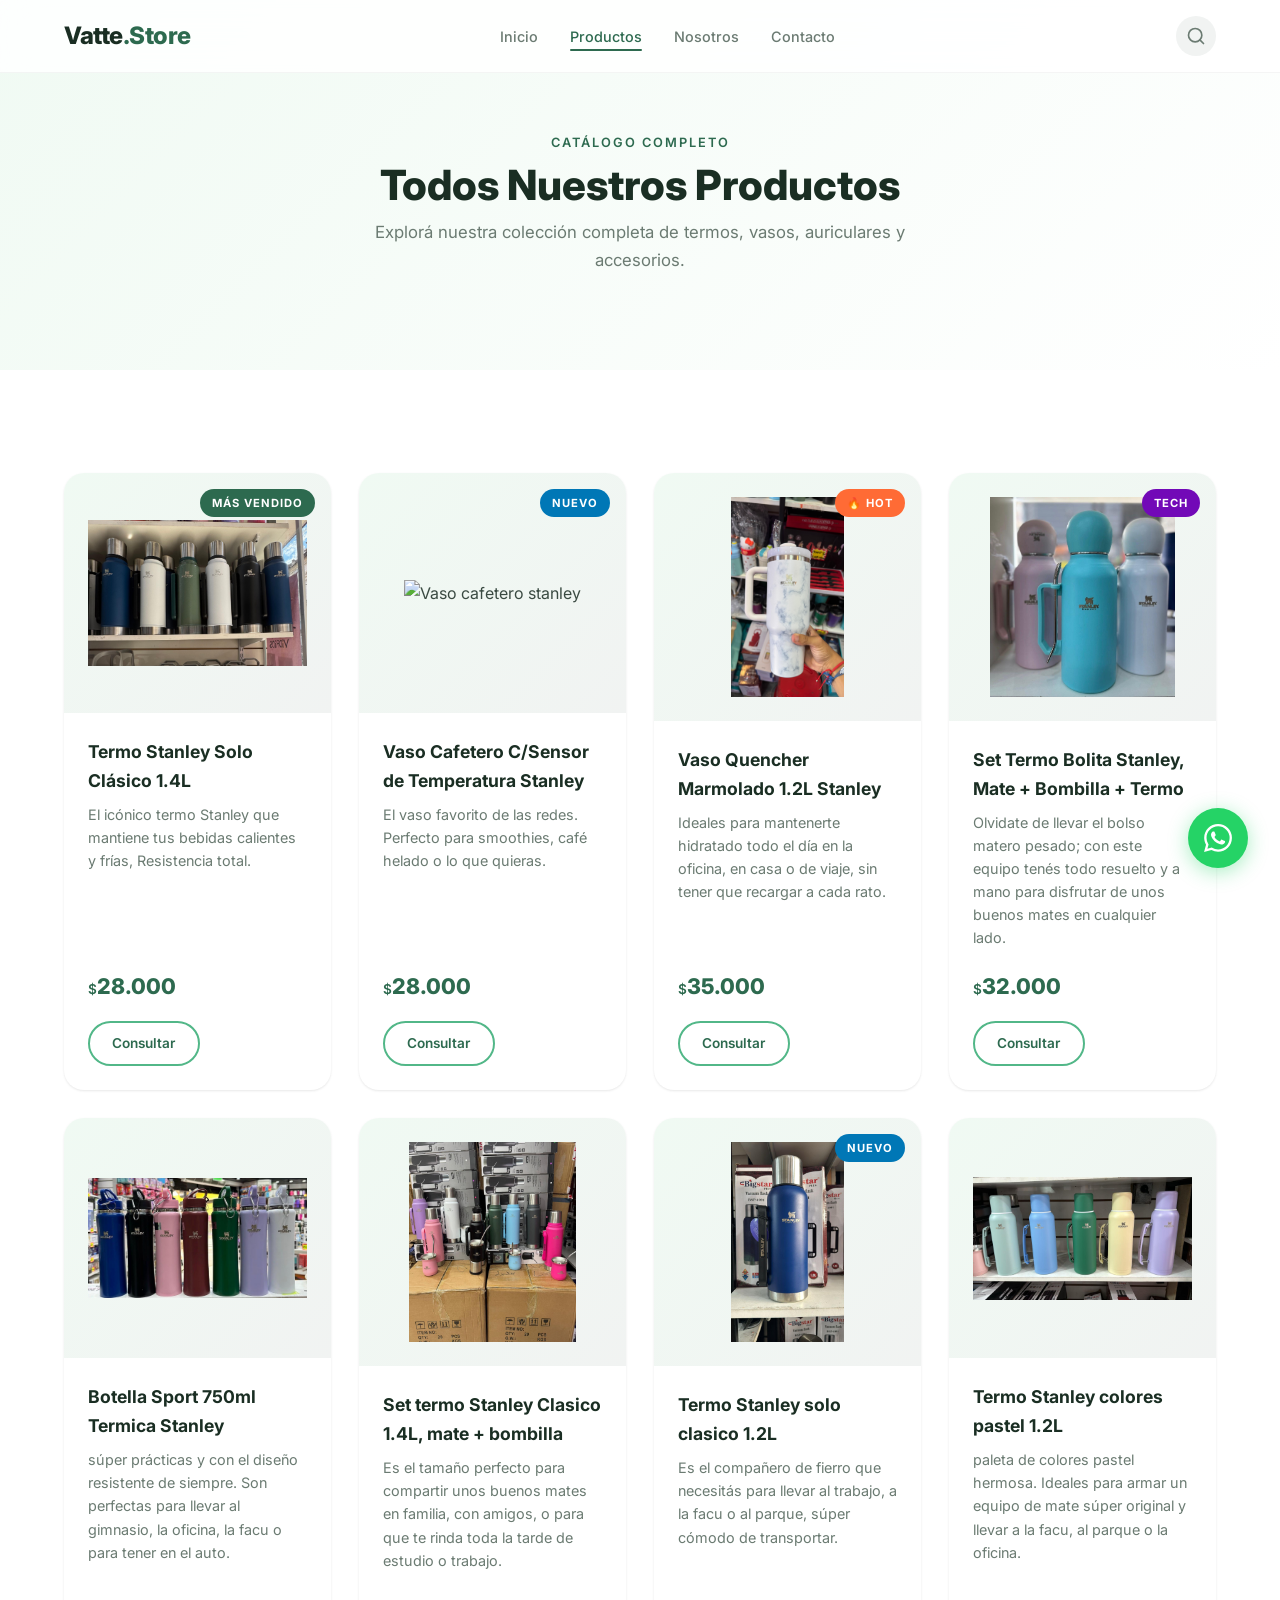
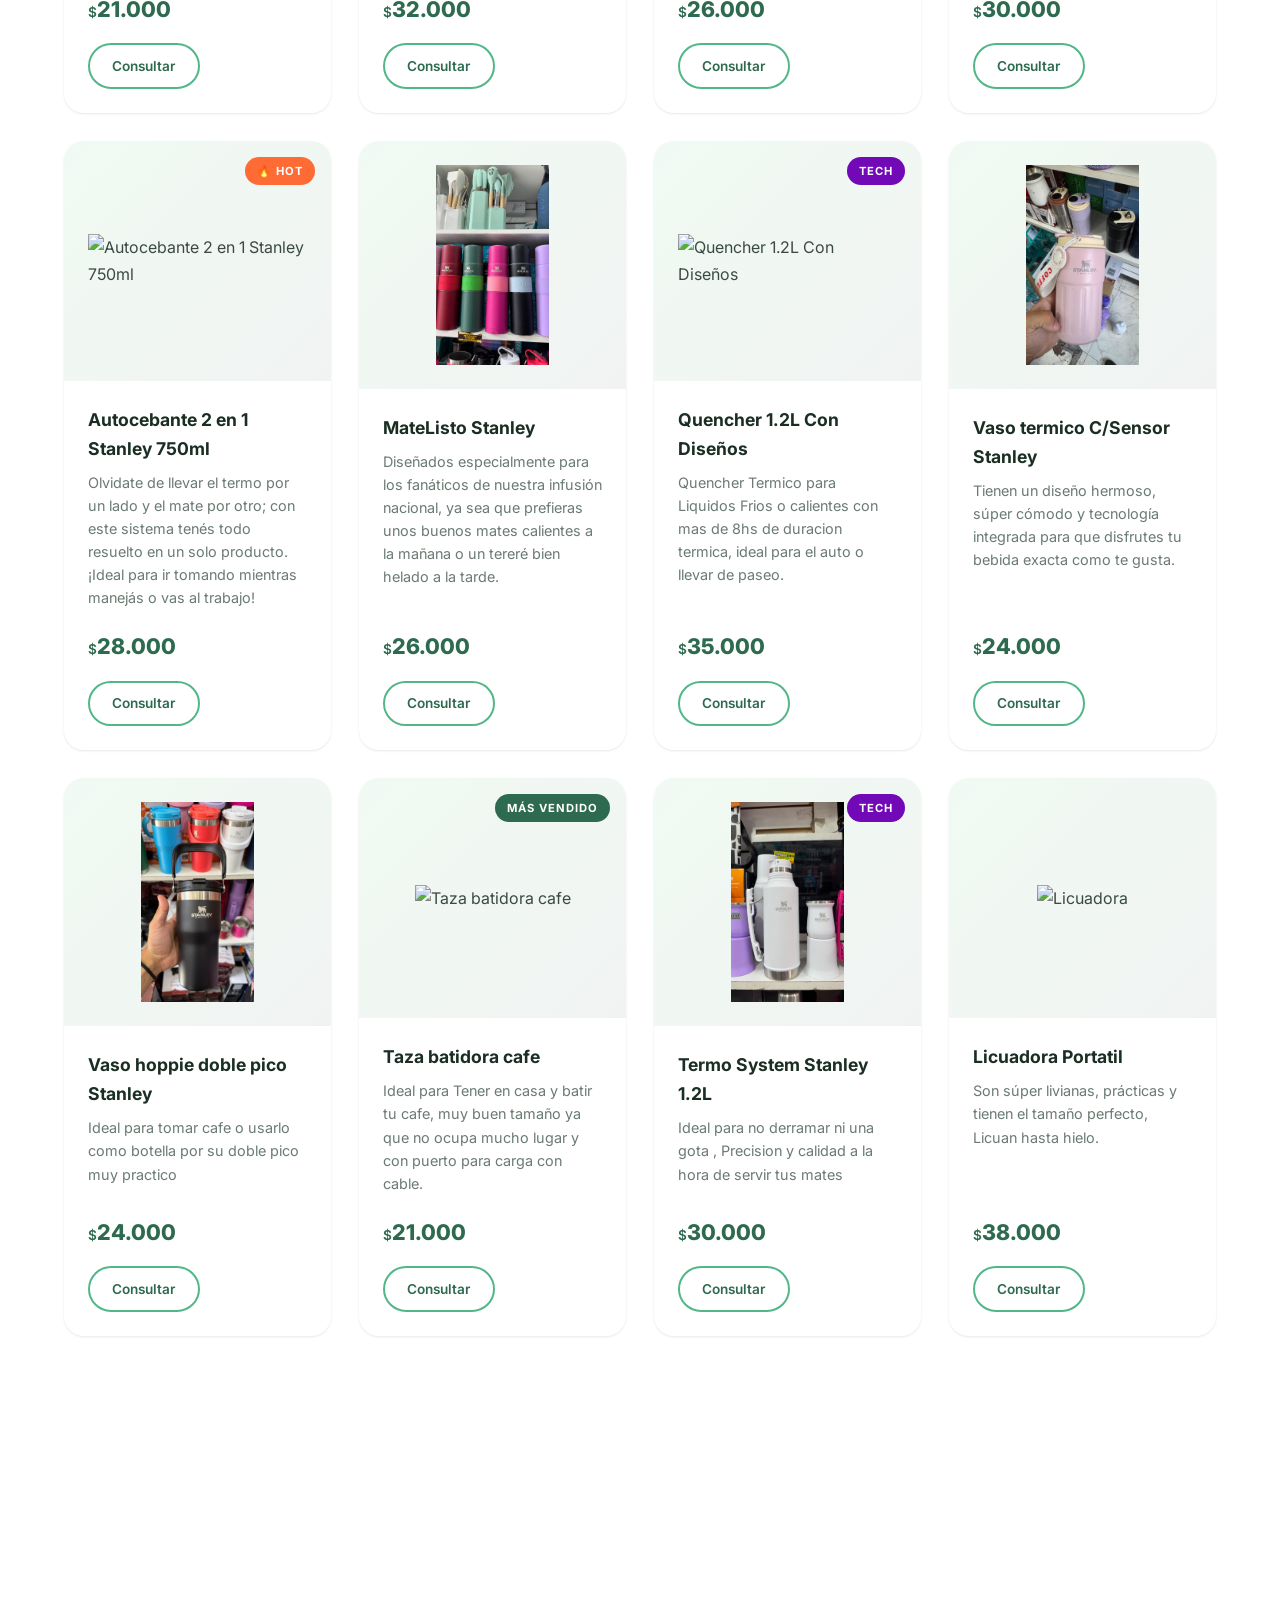
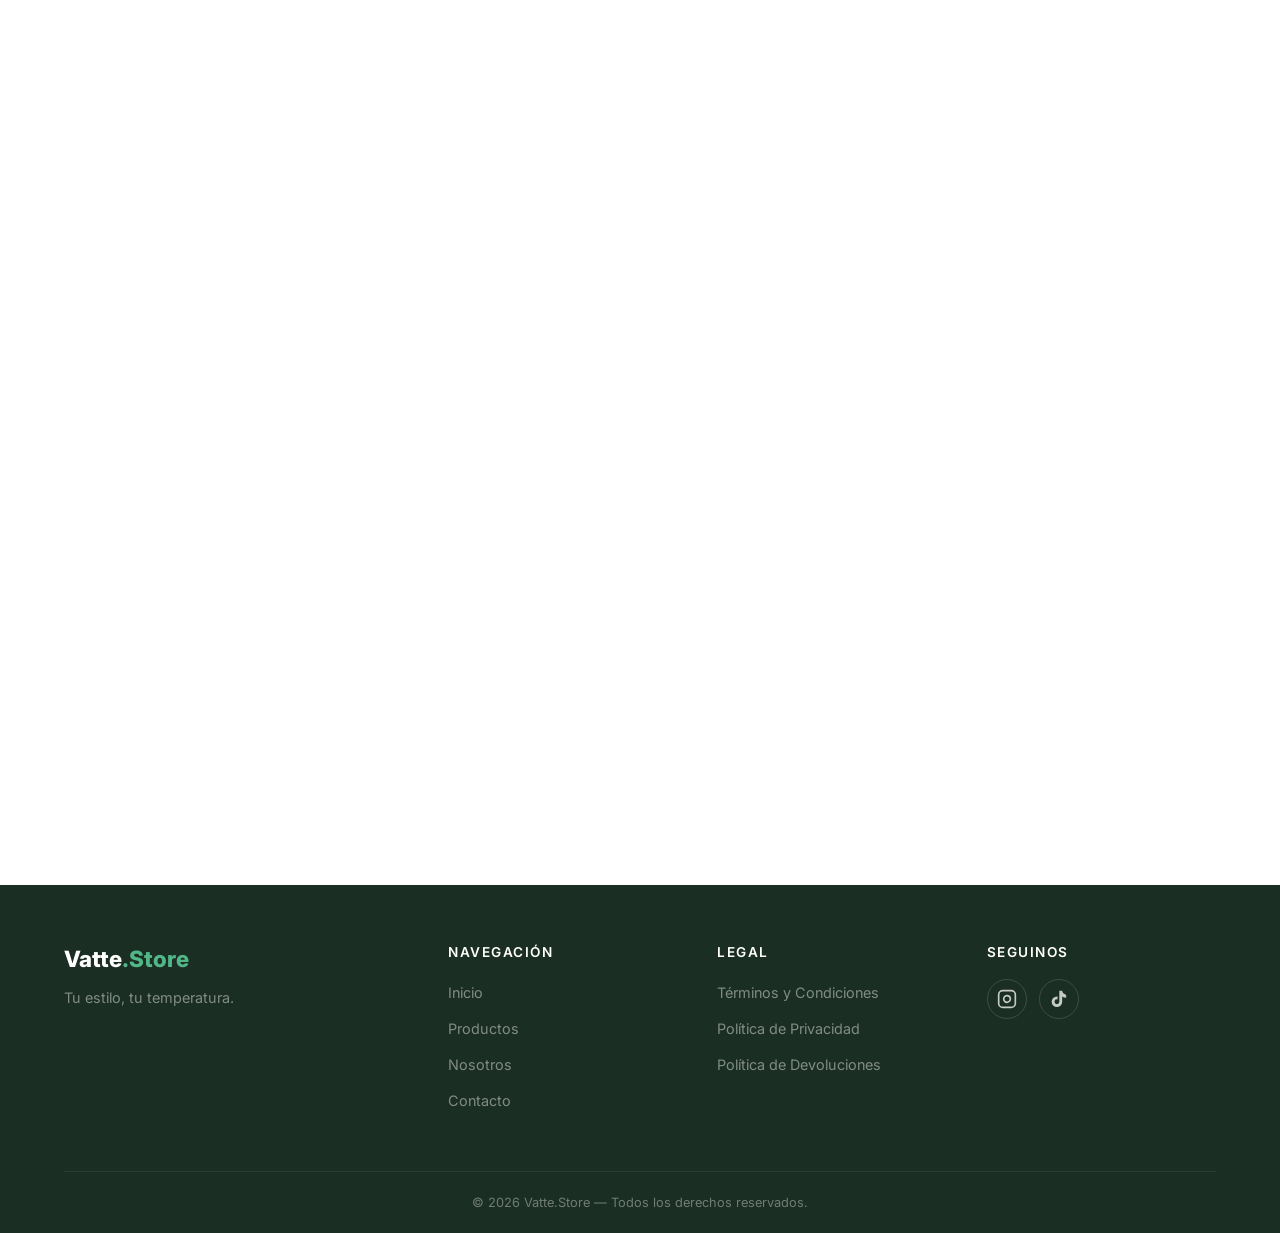
==== commit c68c1bfb: "Update productos.html" ====
--- a/productos.html
+++ b/productos.html
@@ -86,7 +86,7 @@
                 <article class="product-card reveal catalog-card"
                     data-search="Vaso Cafetero C/Sensor de Temperatura Stanley">
                     <div class="product-card__img-wrapper">
-                        <img src="images/Vaso-cafetero.jpeg" alt="Vaso cafetero stanley" loading="lazy" />
+                        <img src="images/vaso_cafetero.jpeg" alt="Vaso cafetero stanley" loading="lazy" />
                         <span class="product-card__badge badge--new">Nuevo</span>
                     </div>
                     <div class="product-card__body">
@@ -111,7 +111,7 @@
                         <h3 class="product-card__title">Vaso Quencher Marmolado 1.2L Stanley</h3>
                         <p class="product-card__desc">Ideales para mantenerte hidratado todo el día en la oficina,
                              en casa o de viaje, sin tener que recargar a cada rato.</p>
-                        <p class="product-card__price"><span class="product-card__price-currency">$</span>30.000</p>
+                        <p class="product-card__price"><span class="product-card__price-currency">$</span>35.000</p>
                         <div class="product-card__footer">
                             <a href="https://wa.me/5491160320523?text=Hola!%20Quiero%20consultar%20por%20el%20vaso%20quencher%20marmolado"
                                 class="btn btn--outline btn--sm" target="_blank" rel="noopener">Consultar</a>
@@ -145,7 +145,7 @@
                         <h3 class="product-card__title">Botella Sport 750ml Termica Stanley</h3>
                         <p class="product-card__desc">súper prácticas y con el diseño resistente de siempre.
                             Son perfectas para llevar al gimnasio, la oficina, la facu o para tener en el auto.</p>
-                        <p class="product-card__price"><span class="product-card__price-currency">$</span>18.000</p>
+                        <p class="product-card__price"><span class="product-card__price-currency">$</span>21.000</p>
                         <div class="product-card__footer">
                             <a href="https://wa.me/5491160320523?text=Hola!%20Quiero%20consultar%20por%20Botella%20Sport%20750ml%20Stanley"
                                 class="btn btn--outline btn--sm" target="_blank" rel="noopener">Consultar</a>
@@ -196,7 +196,7 @@
                         <p class="product-card__desc">paleta de colores pastel hermosa. Ideales para armar un equipo de mate súper
                             original y llevar a la facu, al parque o la oficina.
                         </p>
-                        <p class="product-card__price"><span class="product-card__price-currency">$</span>28.000</p>
+                        <p class="product-card__price"><span class="product-card__price-currency">$</span>30.000</p>
                         <div class="product-card__footer">
                             <a href="https://wa.me/5491160320523?text=Hola!%20Quiero%20consultar%20por%20Termos%20colores%20Pastel"
                                 class="btn btn--outline btn--sm" target="_blank" rel="noopener">Consultar</a>
@@ -207,7 +207,7 @@
                 <article class="product-card reveal catalog-card"
                     data-search="Autocebante 2 en 1 Stanley 750ml">
                     <div class="product-card__img-wrapper">
-                        <img src="images/Autocebante.jpeg" alt="Autocebante 2 en 1 Stanley 750ml" loading="lazy" />
+                        <img src="images/autocebante_nuevo.jpeg" alt="Autocebante 2 en 1 Stanley 750ml" loading="lazy" />
                         <span class="product-card__badge badge--hot">🔥 Hot</span>
                     </div>
                     <div class="product-card__body">
@@ -241,16 +241,17 @@
                 </article>
                 <!-- 11 -->
                 <article class="product-card reveal catalog-card"
-                    data-search="Jarra Termica 1.5L Stanley">
-                    <div class="product-card__img-wrapper">
-                        <img src="images/Jarra.jpeg" alt="Jarra Termica 1.5L Stanley" loading="lazy" />
+                    data-search="Quencher 1.2L Con Diseños">
+                    <div class="product-card__img-wrapper">
+                        <img src="images/Quencher_Diseño.jpeg" alt="Quencher 1.2L Con Diseños" loading="lazy" />
                         <span class="product-card__badge badge--tech">Tech</span>
                     </div>
                     <div class="product-card__body">
-                        <h3 class="product-card__title">Jarra Termica 1.5L Stanley</h3>
-                        <p class="product-card__desc">Es el vaso/jarra definitivo para mantener tu hidratación al máximo durante
-                            todo el día o para lucirte en las juntadas con amigos.</p>
-                        <p class="product-card__price"><span class="product-card__price-currency">$</span>40.000</p>
+                        <h3 class="product-card__title">Quencher 1.2L Con Diseños</h3>
+                        <p class="product-card__desc">Quencher Termico para Liquidos Frios o calientes con mas de 8hs de duracion termica,
+                            ideal para el auto o llevar de paseo. 
+                        </p>
+                        <p class="product-card__price"><span class="product-card__price-currency">$</span>35.000</p>
                         <div class="product-card__footer">
                             <a href="https://wa.me/5491160320523?text=Hola!%20Quiero%20consultar%20por%20Jarra%201.5L%20Stanley"
                                 class="btn btn--outline btn--sm" target="_blank" rel="noopener">Consultar</a>
@@ -291,15 +292,15 @@
                     </div>
                 </article>
                 <!-- 14 -->
-                <article class="product-card reveal catalog-card" data-search="Botella termica Stanley 680ml">
-                    <div class="product-card__img-wrapper">
-                        <img src="images/botella-680.jpeg" alt="Botella termica Stanley 680ml" loading="lazy" />
+                <article class="product-card reveal catalog-card" data-search="Taza batidora cafe">
+                    <div class="product-card__img-wrapper">
+                        <img src="images/taza.jpeg" alt="Taza batidora cafe" loading="lazy" />
                         <span class="product-card__badge">Más Vendido</span>
                     </div>
                     <div class="product-card__body">
-                        <h3 class="product-card__title">Botella termica Stanley 680ml</h3>
-                        <p class="product-card__desc">Ideal para llevar al gimnasio y mantener tu agua bien fria, muy buen tamaño ya que no ocupa
-                            mucho lugar
+                        <h3 class="product-card__title">Taza batidora cafe</h3>
+                        <p class="product-card__desc">Ideal para Tener en casa y batir tu cafe, muy buen tamaño ya que no ocupa
+                            mucho lugar y con puerto para carga con cable.
                         </p>
                         <p class="product-card__price"><span class="product-card__price-currency">$</span>21.000</p>
                         <div class="product-card__footer">
@@ -326,18 +327,17 @@
                     </div>
                 </article>
                 <!-- 16 -->
-                <article class="product-card reveal catalog-card" data-search="Botella Stanley 1L">
-                    <div class="product-card__img-wrapper">
-                        <img src="images/Botella-1L.jpeg" alt="Botella Stanley 1L" loading="lazy" />
-                    </div>
-                    <div class="product-card__body">
-                        <h3 class="product-card__title">Botella Stanley 1L</h3>
-                        <p class="product-card__desc">Son súper livianas, prácticas y tienen el tamaño perfecto para que
-                            te acompañen todo el día en la facu, la oficina o el gym sin ocupar de más en la mochila.
-                        </p>
-                        <p class="product-card__price"><span class="product-card__price-currency">$</span>22.000</p>
-                        <div class="product-card__footer">
-                            <a href="https://wa.me/5491160320523?text=Hola!%20Quiero%20consultar%20por%20Botella%20Stanley%201L"
+                <article class="product-card reveal catalog-card" data-search="Licuadora">
+                    <div class="product-card__img-wrapper">
+                        <img src="images/licuadora.jpeg" alt="Licuadora" loading="lazy" />
+                    </div>
+                    <div class="product-card__body">
+                        <h3 class="product-card__title">Licuadora Portatil</h3>
+                        <p class="product-card__desc">Son súper livianas, prácticas y tienen el tamaño perfecto, Licuan hasta hielo.
+                        </p>
+                        <p class="product-card__price"><span class="product-card__price-currency">$</span>38.000</p>
+                        <div class="product-card__footer">
+                            <a href="https://wa.me/5491160320523?text=Hola!%20Quiero%20consultar%20por%20Licuadora"
                                 class="btn btn--outline btn--sm" target="_blank" rel="noopener">Consultar</a>
                         </div>
                     </div>
@@ -360,15 +360,15 @@
                     </div>
                 </article>
                 <!-- 18 -->
-                <article class="product-card reveal catalog-card" data-search="Botellitas Termicas Stanley">
-                    <div class="product-card__img-wrapper">
-                        <img src="images/Botellita.jpeg" alt="Botellitas Termicas Stanley" loading="lazy" />
-                    </div>
-                    <div class="product-card__body">
-                        <h3 class="product-card__title">Botellitas Termicas Stanley</h3>
-                        <p class="product-card__desc">El tamaño y diseño perfectos para acompañarte al gimnasio,
-                            a correr, a andar en bici o para llevar en la mochila a la facu.</p>
-                        <p class="product-card__price"><span class="product-card__price-currency">$</span>24.000</p>
+                <article class="product-card reveal catalog-card" data-search="Termo Media manija con diseño">
+                    <div class="product-card__img-wrapper">
+                        <img src="images/mediamanija_diseño.jpeg" alt="Termo Media manija con diseño" loading="lazy" />
+                    </div>
+                    <div class="product-card__body">
+                        <h3 class="product-card__title">Termo media manija 1L con diseño</h3>
+                        <p class="product-card__desc">El tamaño y diseño perfectos para acompañarte en tu dia a dia,
+                            es de un litro y muy comodo para transportar.</p>
+                        <p class="product-card__price"><span class="product-card__price-currency">$</span>35.000</p>
                         <div class="product-card__footer">
                             <a href="https://wa.me/5491160320523?text=Hola!%20Quiero%20consultar%20por%20Botellitas%20termicas%20Stanley"
                                 class="btn btn--outline btn--sm" target="_blank" rel="noopener">Consultar</a>
@@ -402,7 +402,7 @@
                         <h3 class="product-card__title">Auricular Bluetooth P9 Pro</h3>
                         <p class="product-card__desc">Tienen una estética increíble, son súper cómodos y te dan
                             la mejor calidad de sonido para entrenar, estudiar, viajar o simplemente relajarte.</p>
-                        <p class="product-card__price"><span class="product-card__price-currency">$</span>12.500</p>
+                        <p class="product-card__price"><span class="product-card__price-currency">$</span>20.000</p>
                         <div class="product-card__footer">
                             <a href="https://wa.me/5491160320523?text=Hola!%20Quiero%20consultar%20por%20Auricular%20Bluetooth%20P9_PRO"
                                 class="btn btn--outline btn--sm" target="_blank" rel="noopener">Consultar</a>
@@ -496,4 +496,4 @@
     <script src="script.js"></script>
 </body>
 
-</html>+</html>
